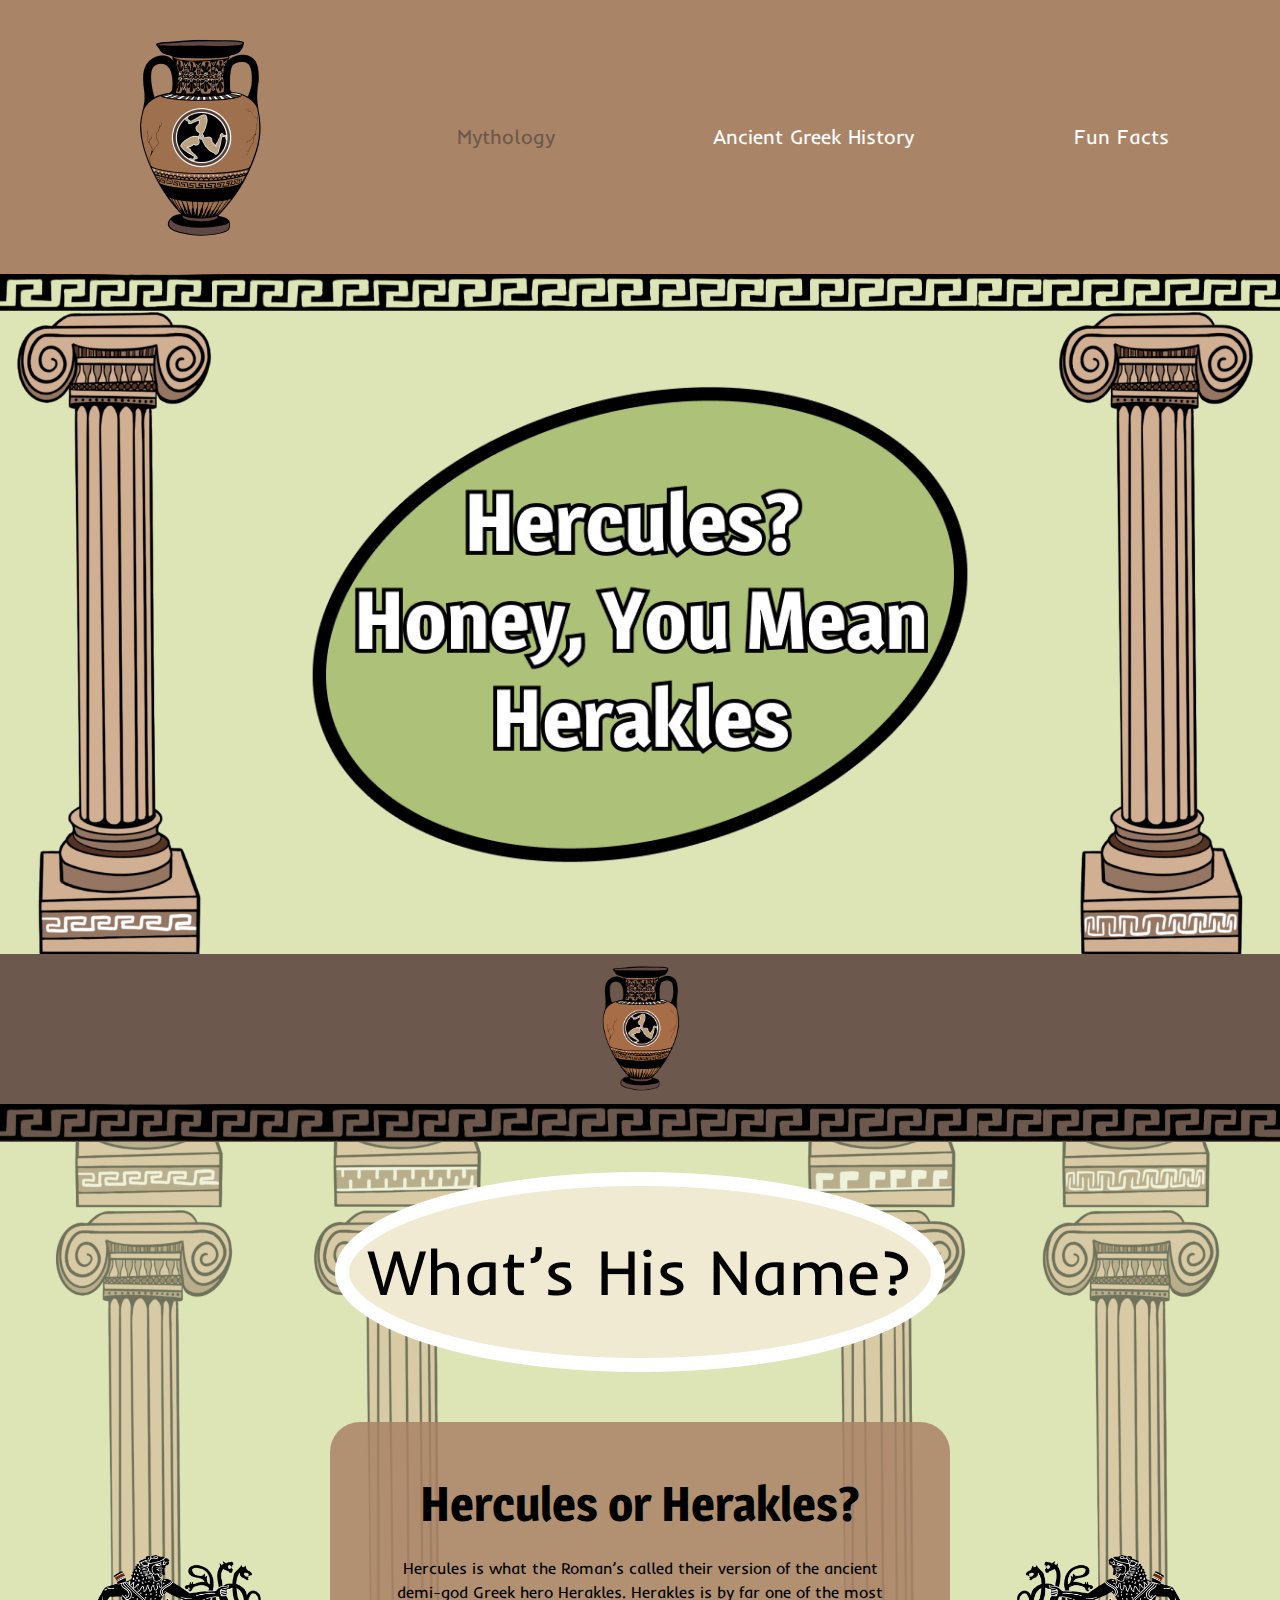
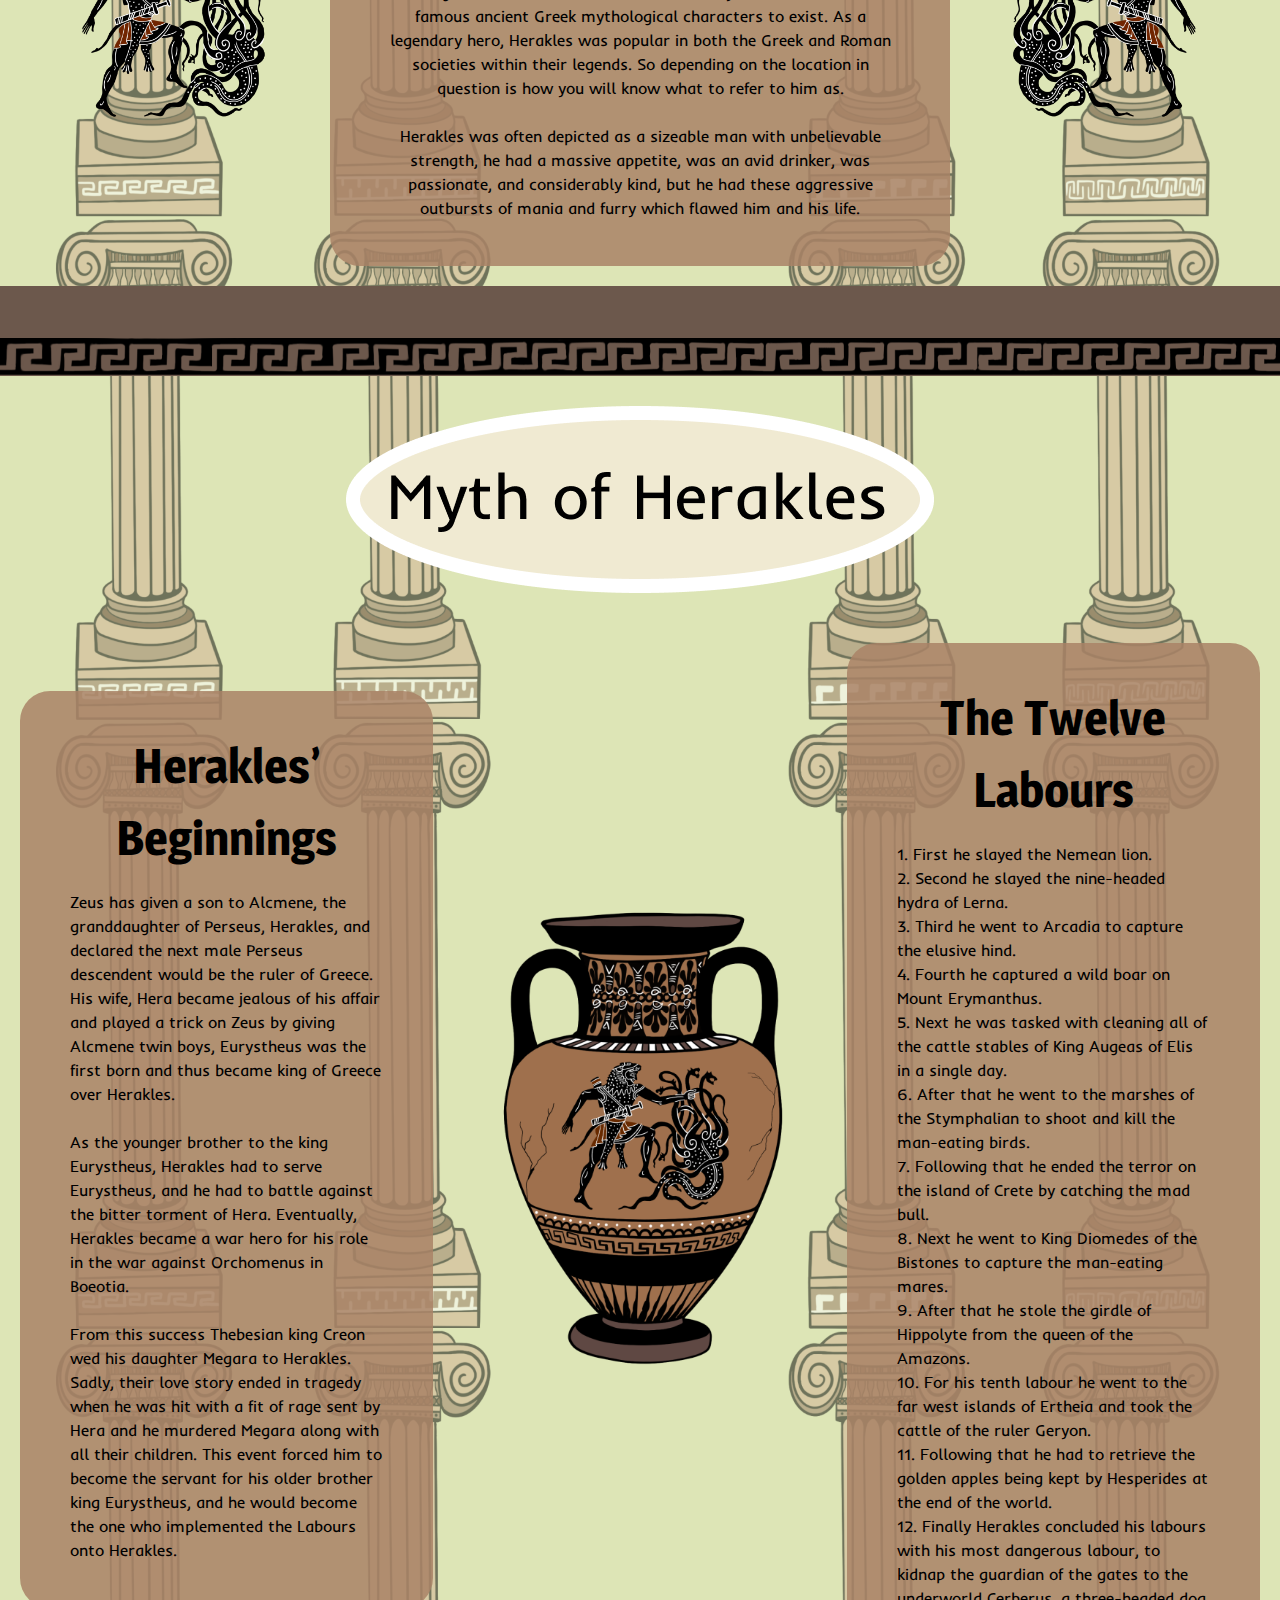
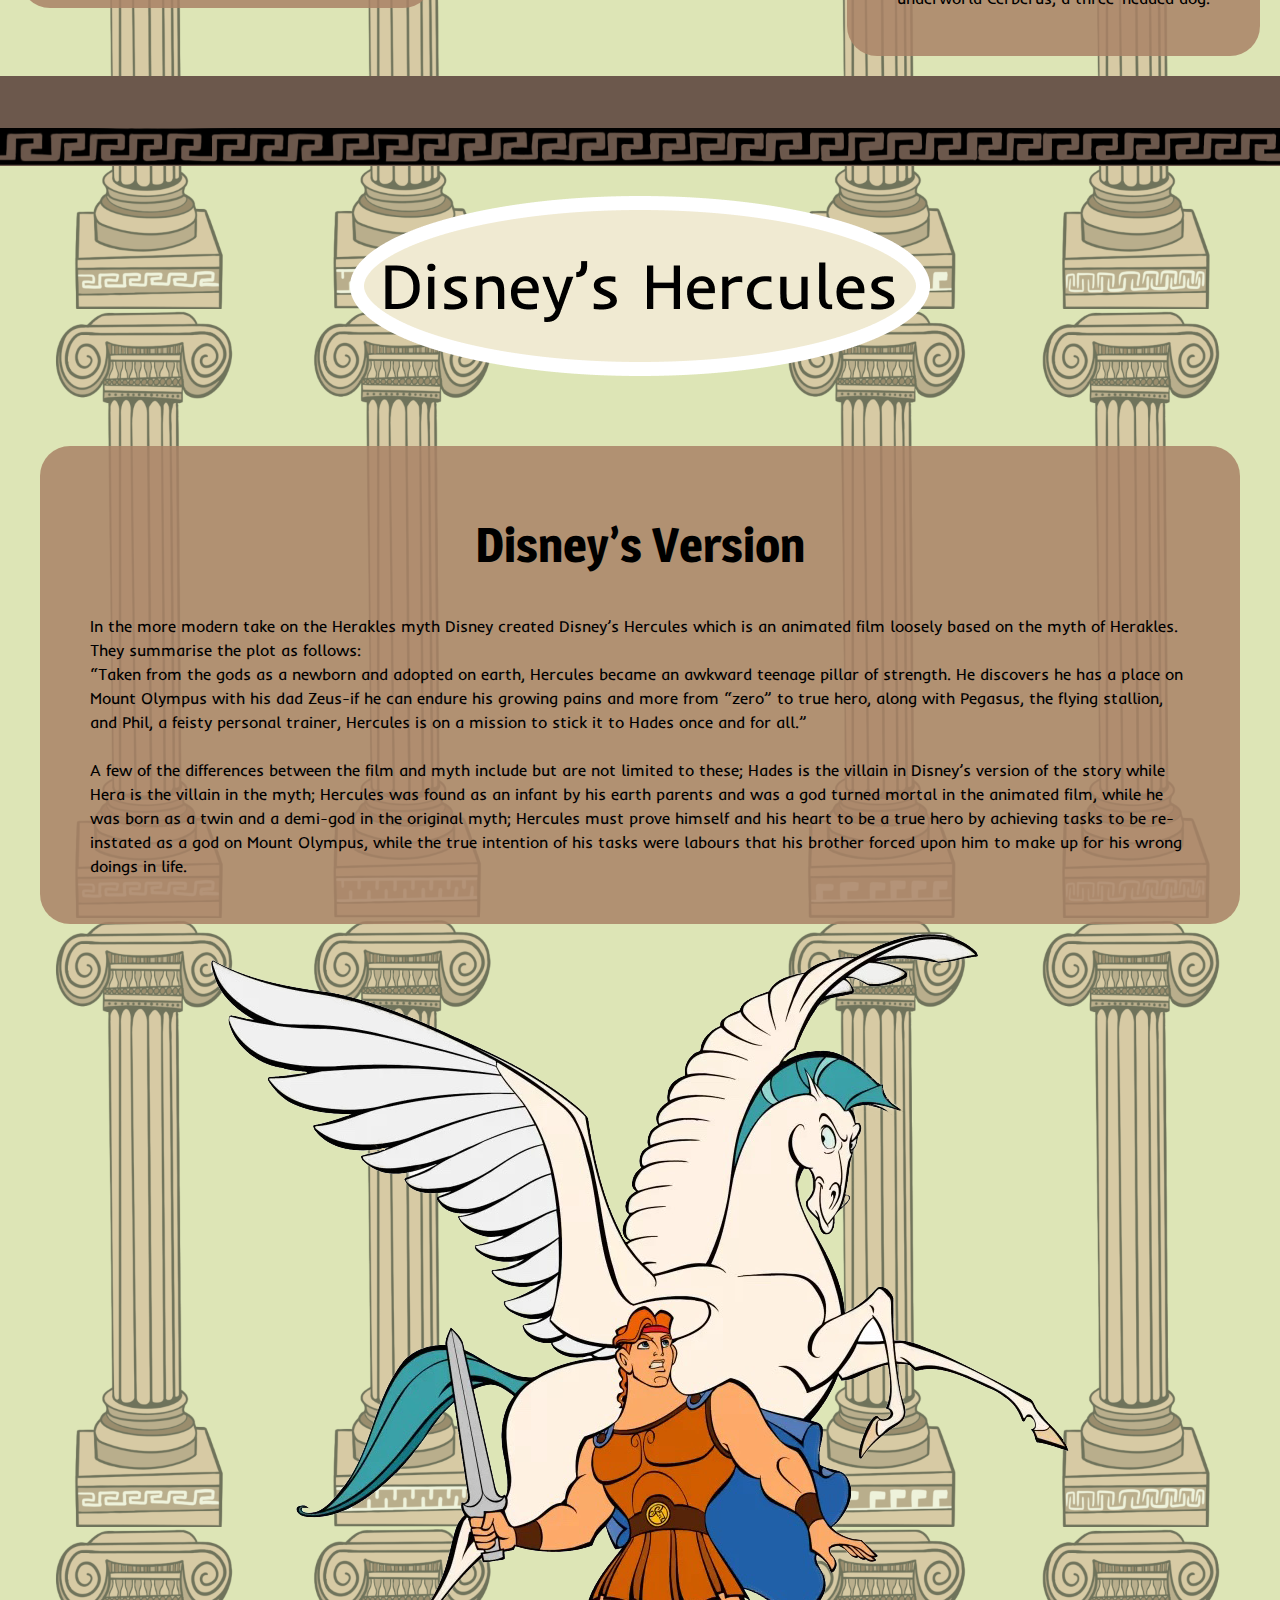
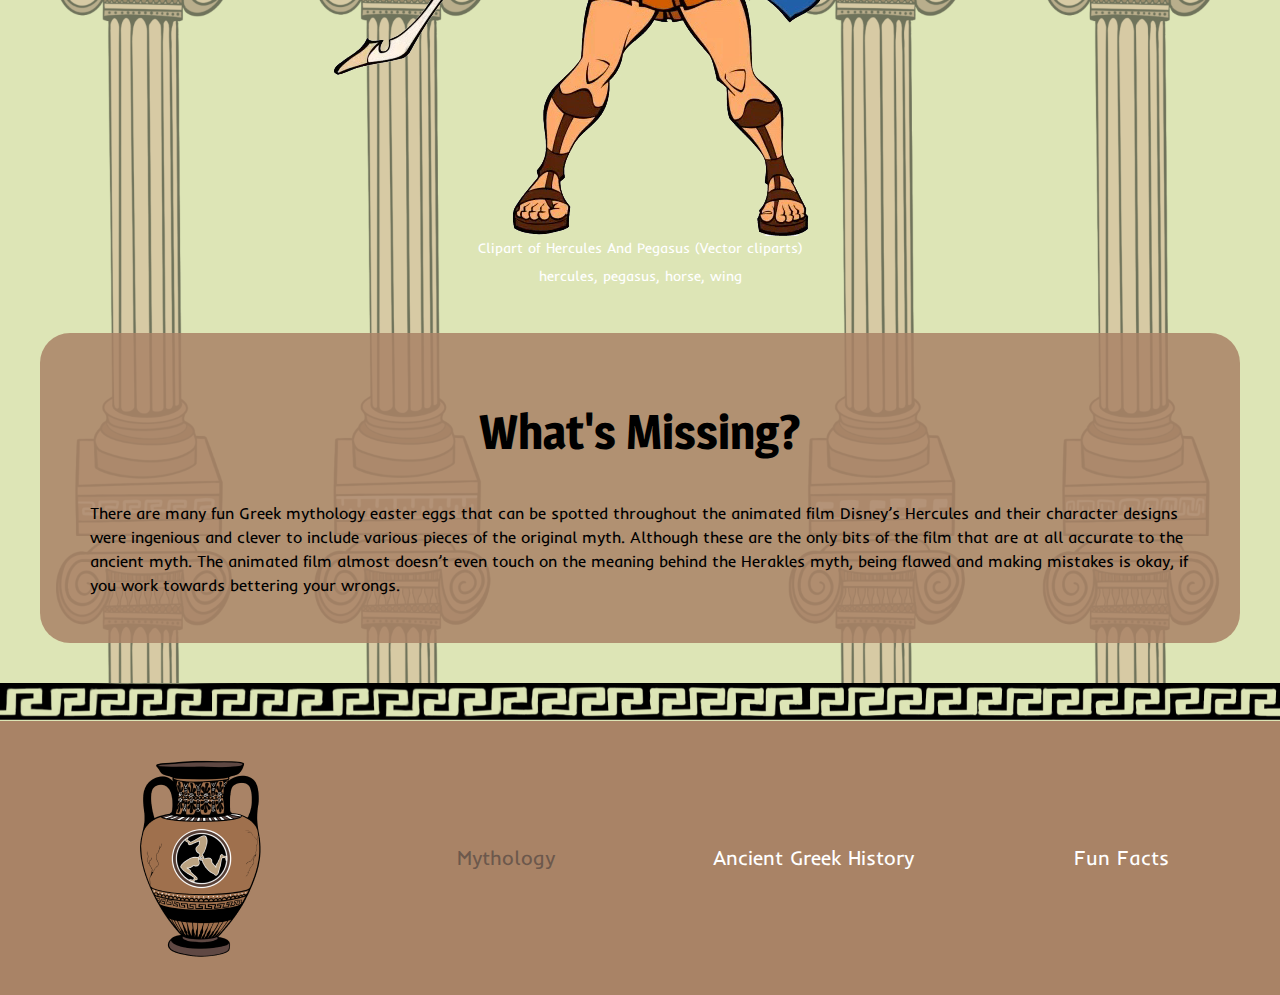
==== index.html @ 6aaf75e0 "first commit" ====
<!DOCTYPE html>
<html>

<head>
    <meta charset="utf-8">
    <meta name="viewport" content="width=device-width, initial-scale=1.0">
    <title>Mythology</title>
    <link rel="preconnect" href="https://fonts.googleapis.com">
    <link rel="preconnect" href="https://fonts.gstatic.com" crossorigin>
    <link href="https://fonts.googleapis.com/css2?family=Inder&family=Magra:wght@700&display=swap" rel="stylesheet">
    <link rel="stylesheet" href="css/style.css">
</head>

<body>
    <header>
        <div class="container wrapper header">
            <nav class="primary-nav">
                <ul>
                    <li><img src="Imgs/HomeLogo.png" alt="Herakles Myth Logo"></li>
                    <li><a href="index.html" class="active">Mythology</a></li>
                    <li><a href="breifgreekhistory.html">Ancient Greek History</a></li>
                    <li><a href="FunFacts.html">Fun Facts</a></li>
                </ul>
            </nav>
        </div>
    </header>
    <div class="divider1">
        <img src="Imgs/barpattern.png" alt="Divider Pattern">
    </div>
    <section>
        <div class="title-grid container wrapper2">
            <img src="Imgs/FigColumn1.png" alt="First Column">
            <img src="Imgs/HomePageTitle.png" alt="Title Image">
            <img src="Imgs/FigColumn4.png" alt="Fourth Column">
        </div>
    </section>
    <section>
        <div class="divider2">
            <div class="homelogo">
                <img src="Imgs/Vase_Animation_Round_3.png" alt="Home Page Logo"></a>
            </div>
            <img src="Imgs/barpattern.png" alt="Divider Pattern">
        </div>
    </section>
    <section class="background container wrapper">
        <div class="middleheader">
            <img src="Imgs/WhatsHisName.png" alt="WHN Title">
        </div>
        <div class="content-grid1">
            <img src="Imgs/Hercules.png" alt="Hercules Left">
            <div class="textbox">
                <h1>Hercules or Herakles?</h1>
                <p>Hercules is what the Roman’s called their version of the
                    ancient demi-god Greek hero Herakles. Herakles is by far
                    one of the most famous ancient Greek mythological characters
                    to exist. As a legendary hero, Herakles was popular in both
                    the Greek and Roman societies within their legends. So
                    depending on the location in question is how you will know
                    what to refer to him as. <br>
                    <br> Herakles was often depicted as a
                    sizeable man with unbelievable
                    strength, he had a massive appetite, was an avid drinker, was
                    passionate, and considerably kind, but he had these aggressive
                    outbursts of mania and furry which flawed him and his life.
                </p>
            </div>
            <img src="Imgs/Hercules_Reverse.png" alt="Hercules Right">
        </div>
    </section>
    <div class="divider2">
        <img src="Imgs/barpattern.png" alt="Divider Pattern">
    </div>
    <section class="background container wrapper">
        <div class="middleheader">
            <img src="Imgs/HeraklesMythTitle.png" alt="Myth of Herakles Title">
        </div>
        <div class="background-grid1">
            <div class="textbox">
                <h1>Herakles’ Beginnings</h1>
                <p>Zeus has given a son to Alcmene, the granddaughter of Perseus,
                    Herakles, and declared the next male Perseus descendent would be
                    the ruler of Greece. His wife, Hera became jealous of his affair
                    and played a trick on Zeus by giving Alcmene twin boys, Eurystheus
                    was the first born and thus became king of Greece over Herakles. <br>
                    <br>As the younger brother to the king Eurystheus, Herakles had
                    to serve Eurystheus, and he had to battle against the bitter torment
                    of Hera. Eventually, Herakles became a war hero for his role in the
                    war against Orchomenus in Boeotia.<br>
                    <br>From this success Thebesian king Creon wed his daughter Megara
                    to Herakles. Sadly, their love story ended in tragedy when he was
                    hit with a fit of rage sent by Hera and he murdered Megara along
                    with all their children. This event forced him to become the servant
                    for his older brother king Eurystheus, and he would become the one
                    who implemented the Labours onto Herakles.
                </p>
            </div>
            <div class="middleheader">
            <img src="Imgs/HerakVase.png" alt="Hercules Vase">
            </div>
            <div class="textbox">
                <h1>The Twelve Labours</h1>
                <p>1. First he slayed the Nemean lion.<br>
                    2. Second he slayed the nine-headed hydra of Lerna.<br>
                    3. Third he went to Arcadia to capture the elusive hind.<br>
                    4. Fourth he captured a wild boar on Mount Erymanthus. <br>
                    5. Next he was tasked with cleaning all of the cattle stables of King Augeas of Elis in a single
                    day.<br>
                    6. After that he went to the marshes of the Stymphalian to shoot and kill the man-eating birds.<br>
                    7. Following that he ended the terror on the island of Crete by catching the mad bull.<br>
                    8. Next he went to King Diomedes of the Bistones to capture the man-eating mares.<br>
                    9. After that he stole the girdle of Hippolyte from the queen of the Amazons.<br>
                    10. For his tenth labour he went to the far west islands of Ertheia and took the cattle of the ruler
                    Geryon.<br>
                    11. Following that he had to retrieve the golden apples being kept by Hesperides at the end of the
                    world.<br>
                    12. Finally Herakles concluded his labours with his most dangerous labour, to kidnap the guardian of
                    the gates to the underworld Cerberus, a three-headed dog.</p>
            </div>
        </div>
        </div>
    </section>
    <div class="divider2">
        <img src="Imgs/barpattern.png" alt="Divider Pattern">
    </div>
    <section class="background container wrapper">
        <div class="middleheader">
            <img src="Imgs/DisneysHerculesTitle.png" alt="Disney Hercules Title">
        </div>
        <div class="container wrapper">
            <div class="textbox">
                <h1>Disney’s Version</h1>
                <p>In the more modern take on the Herakles myth Disney
                    created Disney’s Hercules which is an animated film
                    loosely based on the myth of Herakles. They summarise
                    the plot as follows: <br>
                    “Taken from the gods as a newborn and adopted on earth,
                    Hercules became an awkward teenage pillar of strength.
                    He discovers he has a place on Mount Olympus with his
                    dad Zeus-if he can endure his growing pains and more
                    from “zero” to true hero, along with Pegasus, the flying
                    stallion, and Phil, a feisty personal trainer, Hercules
                    is on a mission to stick it to Hades once and for all.” <br>
                    <br> A few of the differences between the film and myth
                    include but are not limited to these; Hades is the villain
                    in Disney’s version of the story while Hera is the villain
                    in the myth; Hercules was found as an infant by his earth
                    parents and was a god turned mortal in the animated film,
                    while he was born as a twin and a demi-god in the original
                    myth; Hercules must prove himself and his heart to be a true
                    hero by achieving tasks to be re-instated as a god on Mount
                    Olympus, while the true intention of his tasks were labours
                    that his brother forced upon him to make up for his wrong
                    doings in life.
                </p>
            </div>
            <div class="middleheader">
                <img src="Imgs/disneyhercules.png" alt="Disney Hercules">
                <figcaption class="figcaptiontext">Clipart of Hercules And Pegasus (Vector cliparts)<br> 
                    <br>hercules, pegasus, horse, wing</figcaption>
            </div>
            <div class="textbox">
                <h1>What's Missing?</h1>
                <p>There are many fun Greek mythology easter eggs that
                    can be spotted throughout the animated film Disney’s
                    Hercules and their character designs were ingenious and
                    clever to include various pieces of the original myth.
                    Although these are the only bits of the film that are at
                    all accurate to the ancient myth. The animated film almost
                    doesn’t even touch on the meaning behind the Herakles myth,
                    being flawed and making mistakes is okay, if you work towards
                    bettering your wrongs.</p>
            </div>
        </div>
        </div>
    </section>
    <div class="divider1">
        <img src="Imgs/barpattern.png" alt="Divider Pattern">
    </div>
    <footer>
        <div class="container wrapper header">
            <nav class="primary-nav">
                <ul>
                    <li><img src="Imgs/HomeLogo.png" alt="Herakles Myth Logo"></a></li>
                    <li><a href="index.html" class="active">Mythology</a></li>
                    <li><a href="breifgreekhistory.html">Ancient Greek History</a></li>
                    <li><a href="FunFacts.html">Fun Facts</a></li>
                </ul>
            </nav>
        </div>
    </footer>

</body>

</html>
---- css/style.css ----
* {
    box-sizing: border-box;
}

html,
body {
    background-color: #DDE5B6;
    scroll-behavior: smooth;
    min-height: 100vh;
    margin: 0;
    font-family: 'Inder', sans-serif;
    color: black;
    font-size: 16px;
    font-weight: 400;
    line-height: 1.5em;
}

img {
    max-width: 100%;
}

.container {
    max-width: 1440px;
    margin: auto;
}

.wrapper {
    padding: 20px 20px;
}

.wrapper2 {
    padding: 0;
}

header {
    background-color: #A98467;
}

.header {
    justify-content: center;
    align-items: center;
    text-align: center;
}

.primary-nav ul {
    list-style-type: none;
    margin: 0;
    display: grid;
    grid-template-columns: 1fr 1fr 1fr 1fr;
    justify-content: center;
    align-items: center;
    column-gap: 30px;
}

.primary-nav a {
    color: white;
    font-size: 20px;
    text-decoration: none;
}

.primary-nav a:hover {
    color: #ADC178;
}

.primary-nav .active {
    color: #6C584C;
}

.primary-nav img {
    width: auto;
    height: auto;
}

.fun-facts {
    display: block;
    text-align: center;
}

.title-grid {
    display: grid;
    grid-template-columns: 1fr 3fr 1fr;
    justify-content: center;
}

.divider1 {
    display: flex;
    flex-wrap: wrap;
    align-items: center;
}

.divider1 img {
    width: 100%;
    height: auto;
}

.divider2 {
    background-color: #6C584C;
    display: flex;
    flex-wrap: wrap;
    align-items: end;
    min-height: 10vh;
}

.divider2 img {
    width: 100%;
    height: auto;
}

.homelogo {
    display: block;
    margin-left: auto;
    margin-right: auto;
    align-items: center end;
    width: 15%;
}

.background {
    background-image: url("/Imgs/pagesbackground.png");
    background-size: contain;
    background-position: center;
}

.background-grid1 {
    display: grid;
    grid-template-columns: 1fr 1fr 1fr;
    justify-content: center;
    align-items: center;
}

.content-grid1 {
    display: grid;
    grid-template-columns: 1fr 2fr 1fr;
    text-align: center;
    align-items: center;
}

.middleheader {
    display: grid;
    grid-template-columns: 1fr;
    justify-items: center;
    margin-top: 10px;
    margin-bottom: 50px;
}

.middleheader1 {
    display: grid;
    grid-template-columns: 1fr;
    justify-items: center;
    margin-top: 20px;
    margin-bottom: 10px;
}

.middleheader1 img {
    width: 250px
}

footer {
    background-color: #a98366;
}

.textbox {
    background-color: rgba(169, 131, 102, 85%);
    padding: 30px 50px;
    border-radius: 30px;
}

.textbox ul {
    list-style-type: none;
    margin: 0;
    display: grid;
    grid-template-columns: 1fr 3fr;
    justify-content: center;
    align-items: center;
    column-gap: 100px;
}

.textboxRev {
    background-color: rgba(169, 131, 102, 85%);
    padding: 10px 25px;
    display: inline-block;
    border-radius: 50px;
}

.textboxRev ul {
    list-style-type: none;
    margin: 0;
    display: grid;
    grid-template-columns: 3fr 1fr;
    justify-content: center;
    align-items: center;
    column-gap: 100px;
}

.mythimg {
    display: grid;
    grid-template-columns: 2fr 3fr;
    align-items: center;
}

.writersfacts-grid {
    display: grid;
    grid-template-columns: 2fr 4fr;
    align-items: center;
}

.resources-grid {
    display: grid;
    grid-template-columns: 3fr 2fr;
    align-items: center;
}

.video-grid {
    display: flex;
    flex-wrap: wrap;
    align-items: center;
    justify-content: center;
}

.hyperlinkstyle a {
    color: white;
    text-align: center;
}

.hyperlinkstyle a:hover {
    color: #ADC178;
    text-decoration: none;
}

.figcaptiontext {
    color: white;
    text-align: center;
    font-size: 14px;
    line-height: 1em;
    margin-top: 5px;
}

/* TYPOGRAPHY */

h1 {
    font-family: 'Magra', sans-serif;
    font-size: 48px;
    font-weight: 700;
    text-align: center;
    line-height: 1.5em;
    margin-bottom: 3%;
    margin-top: 3%;
}

h2 {
    font-size: 40px;
    text-align: center;
    line-height: 1em;
}

@media screen and (max-width: 950px) {
    .background-grid1 {
        grid-template-columns: 1fr;
    }
}

@media screen and (max-width: 375px) {
    .primary-nav ul {
        display: grid;
        grid-template-columns: 1fr;
    }

    .primary-nav ul img {
        display: none;
    }

    .content-grid1 img {
        display: none;
    }

    .content-grid1 {
        display: grid;
        grid-template-columns: 1fr;
    }

    .background-grid1 {
        grid-template-columns: 1fr;
    }
    
    .textbox ul {
        grid-template-columns: 1fr;
        padding: 5px 10px;
    }

    .textbox ul img{
        display: none;
        column-gap: 0;
    }

    .textboxRev ul {
        grid-template-columns: 1fr;
        padding: 5px 10px;
    }

    .textboxRev img {
        display: none;
        column-gap: 0;
    }

    .mythimg {
        grid-template-columns: 1fr;
    }

    .mythimg img {
        display: none;
    }

    .writersfacts-grid {
        grid-template-columns: 1fr;
    }

    .writersfacts-grid img {
        display: none;
    }

    .resources-grid {
        grid-template-columns: 1fr;
    }

    .resources-grid img {
        display: none;
    }

    .figcaptiontext {
        font-size: 8px;
    }
}
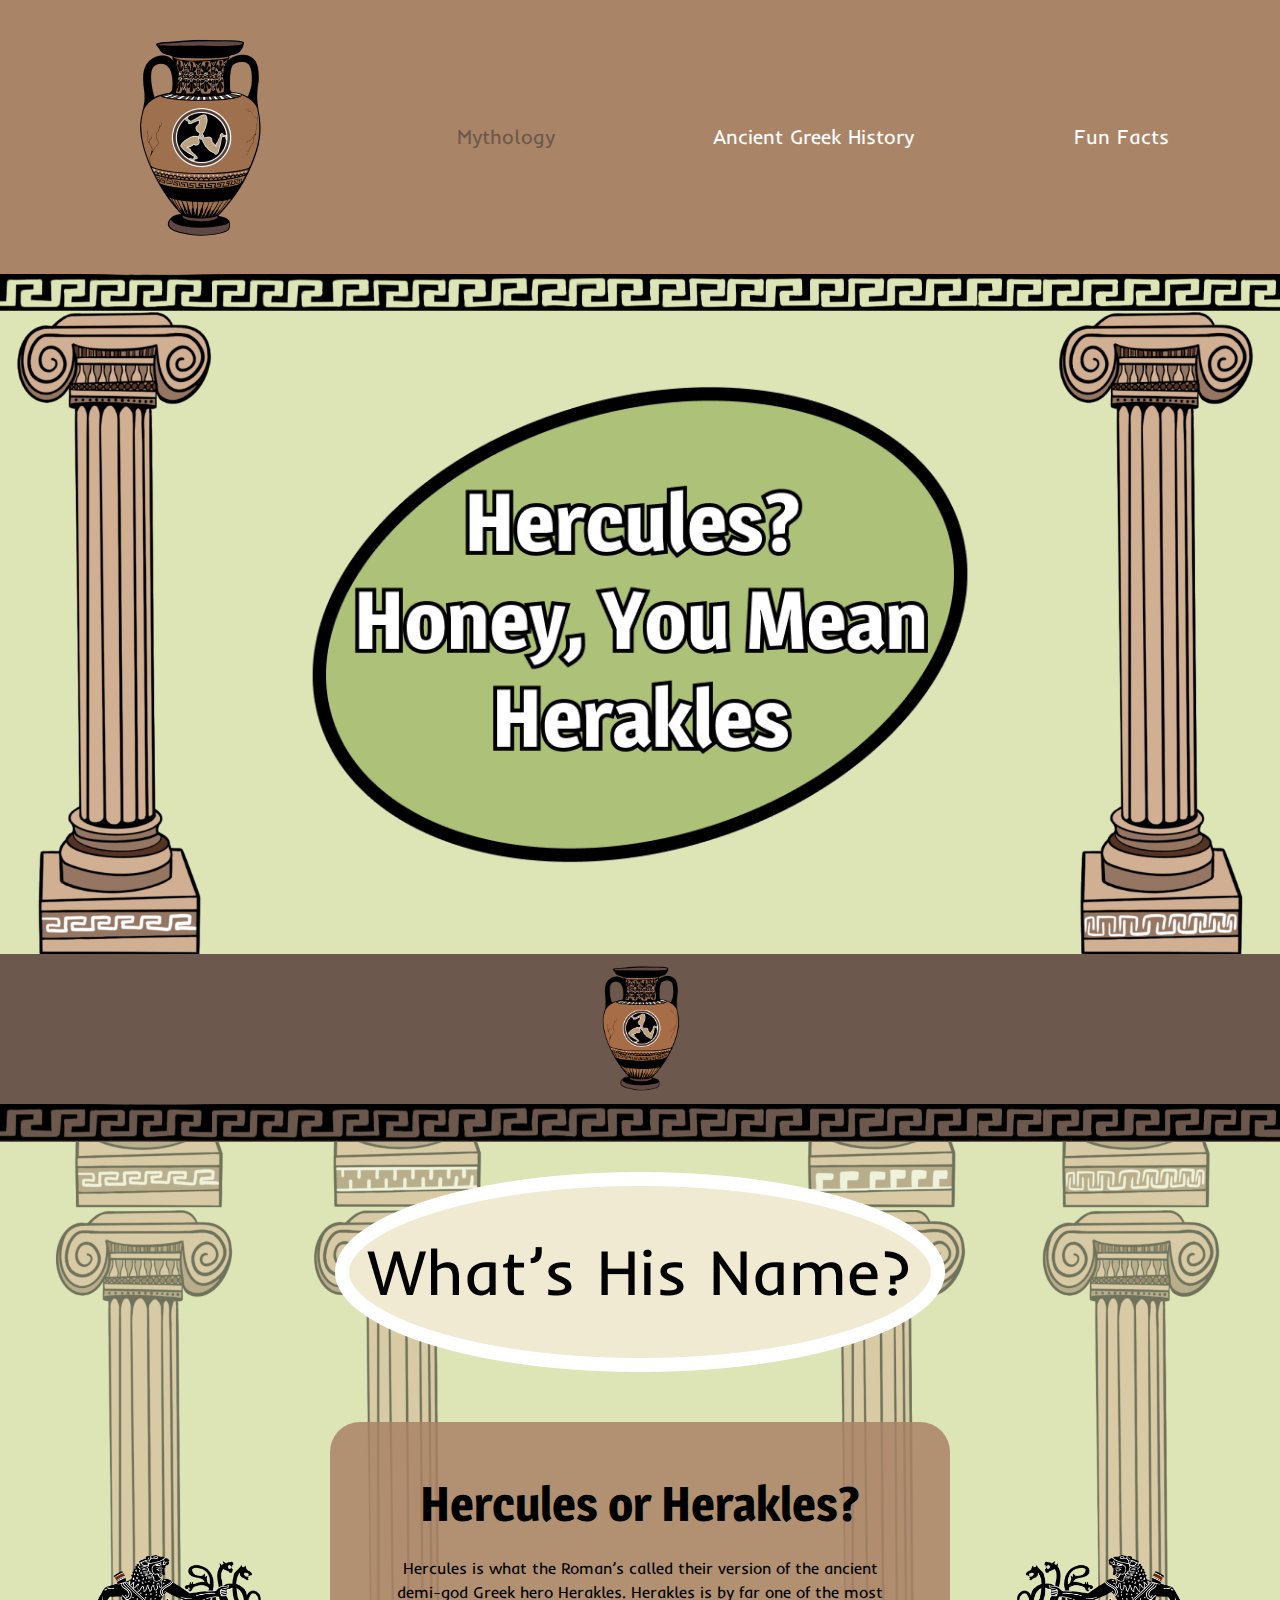
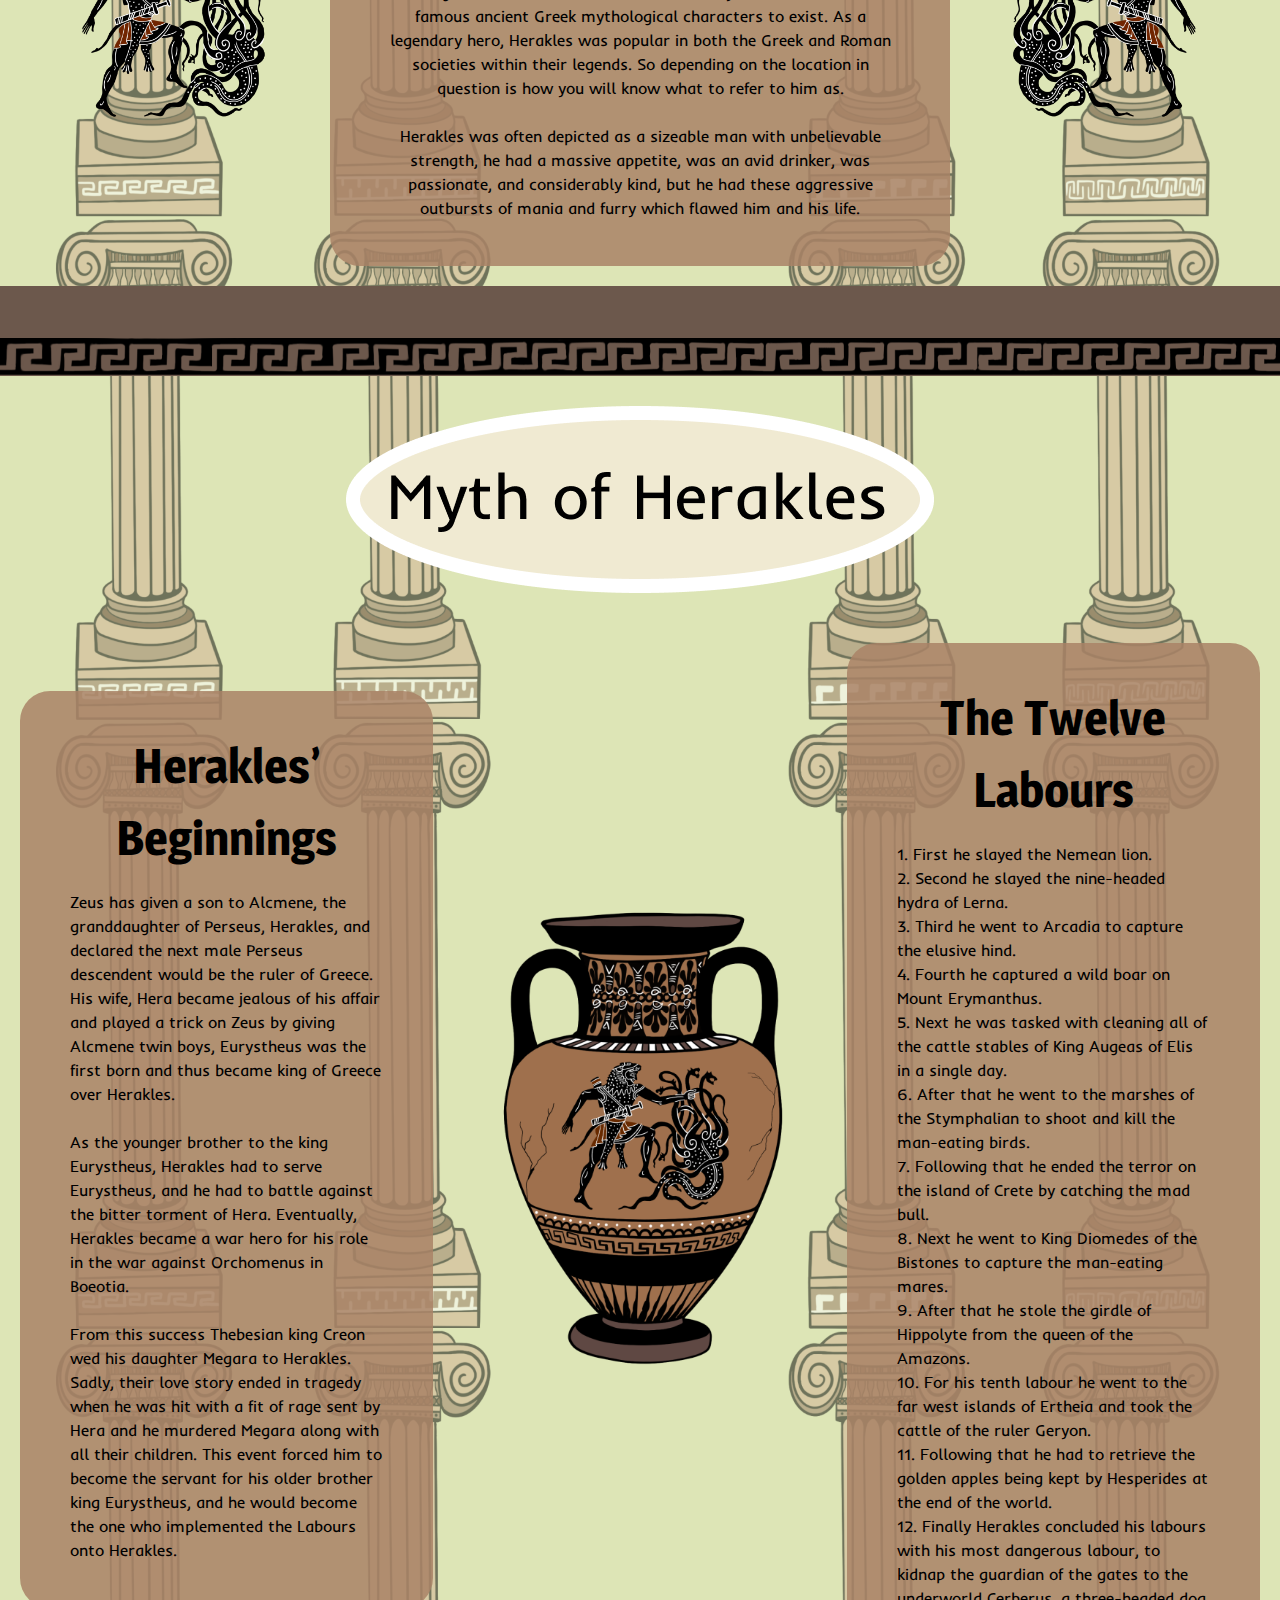
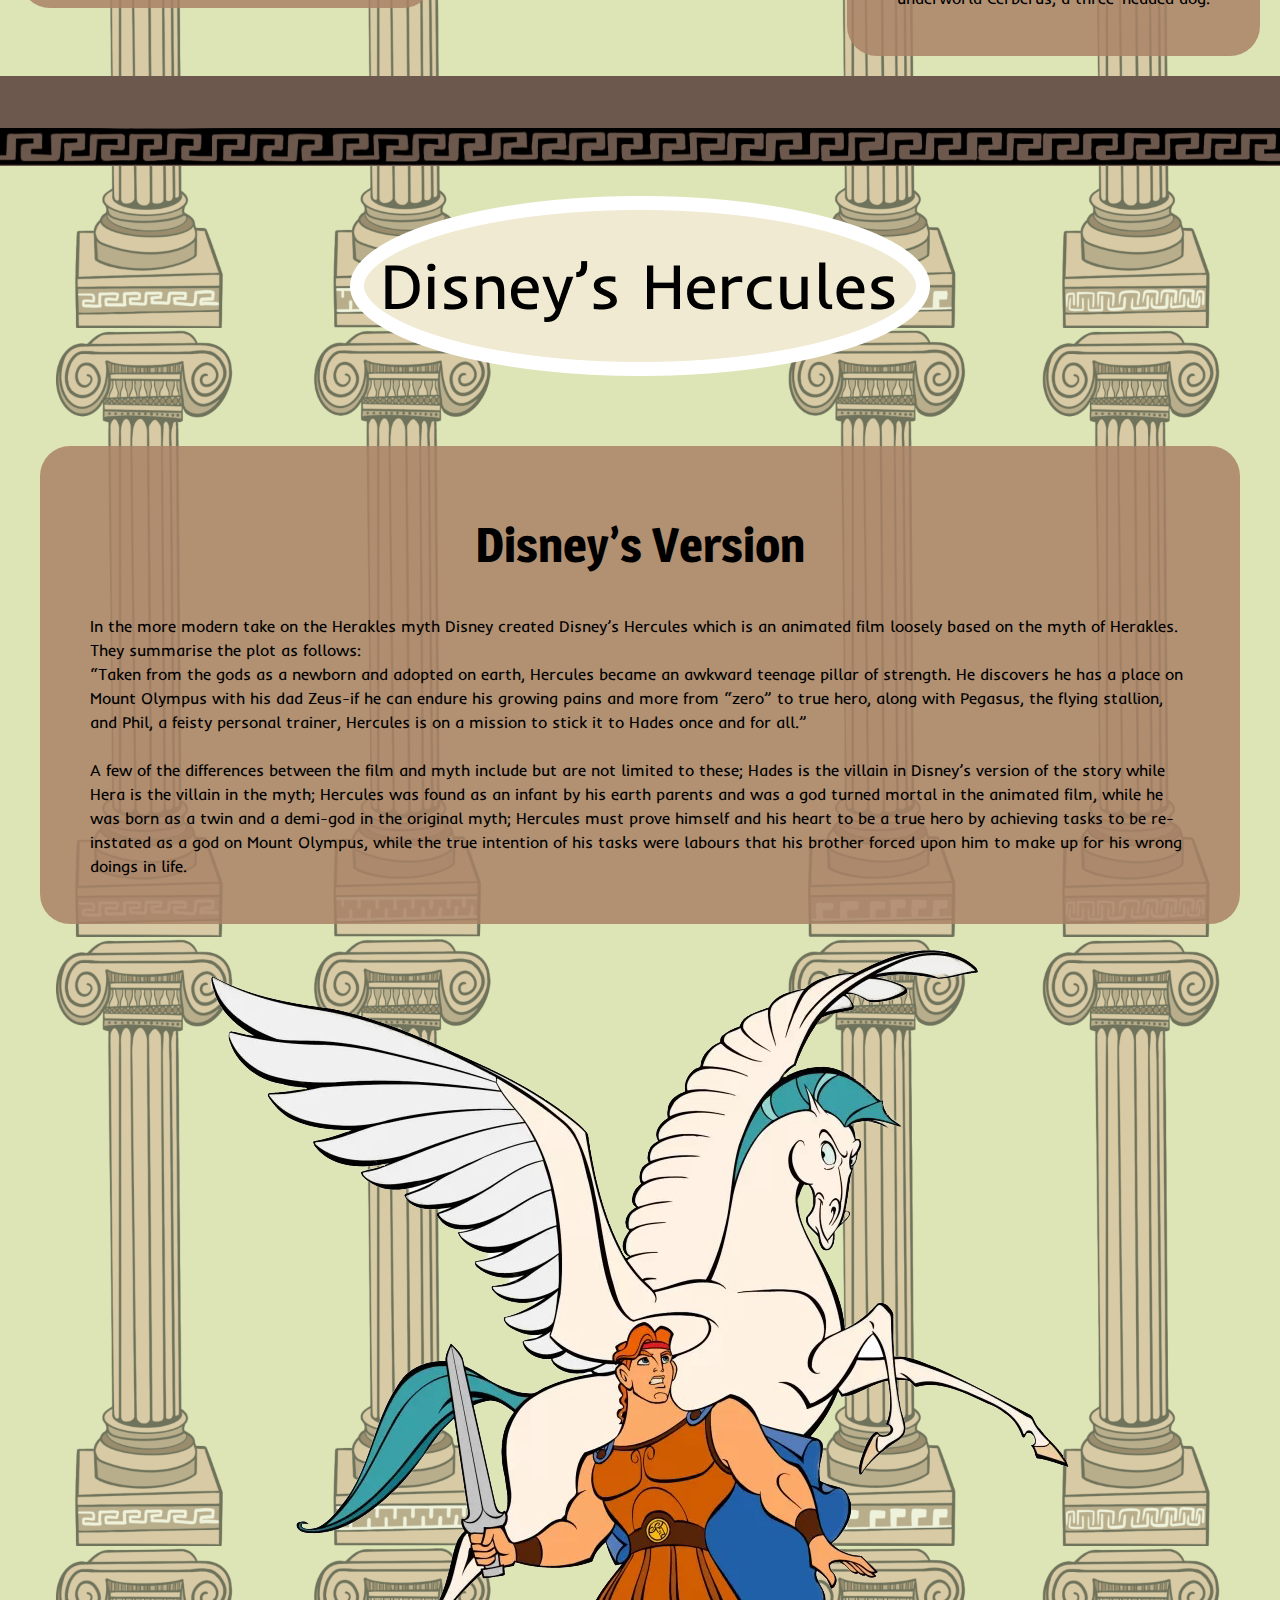
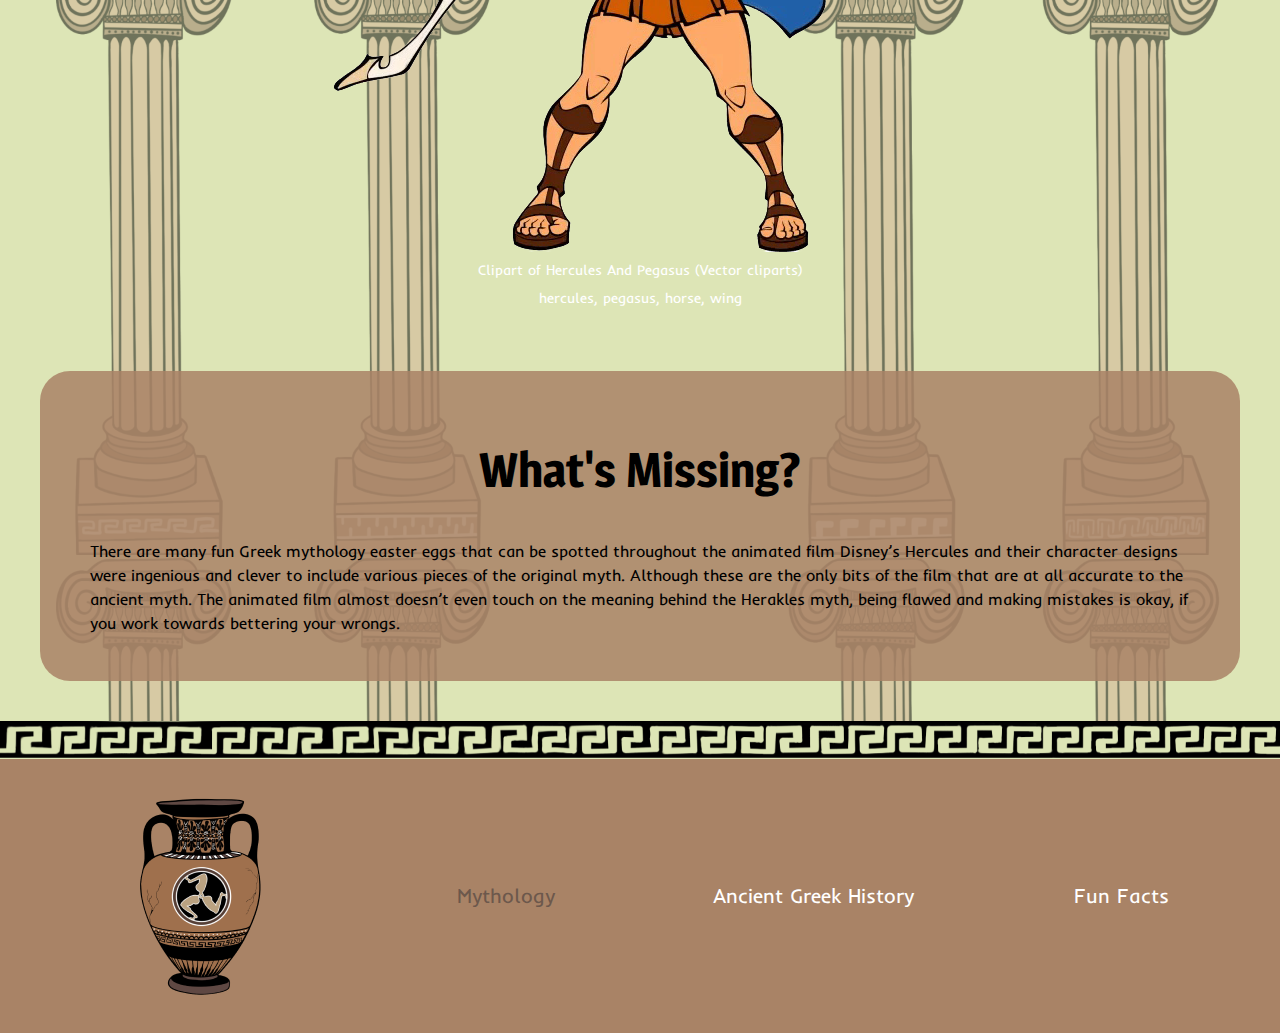
==== commit 54b1bf14: "commit" ====
--- a/index.html
+++ b/index.html
@@ -1,5 +1,5 @@
 <!DOCTYPE html>
-<html>
+<html lang="en">
 
 <head>
     <meta charset="utf-8">
@@ -19,7 +19,7 @@
                     <li><img src="Imgs/HomeLogo.png" alt="Herakles Myth Logo"></li>
                     <li><a href="index.html" class="active">Mythology</a></li>
                     <li><a href="breifgreekhistory.html">Ancient Greek History</a></li>
-                    <li><a href="FunFacts.html">Fun Facts</a></li>
+                    <li><a href="funfacts.html">Fun Facts</a></li>
                 </ul>
             </nav>
         </div>
@@ -27,21 +27,17 @@
     <div class="divider1">
         <img src="Imgs/barpattern.png" alt="Divider Pattern">
     </div>
-    <section>
-        <div class="title-grid container wrapper2">
-            <img src="Imgs/FigColumn1.png" alt="First Column">
-            <img src="Imgs/HomePageTitle.png" alt="Title Image">
-            <img src="Imgs/FigColumn4.png" alt="Fourth Column">
+    <div class="title-grid container wrapper2">
+        <img src="Imgs/FigColumn1.png" alt="First Column">
+        <img src="Imgs/HomePageTitle.png" alt="Title Image">
+        <img src="Imgs/FigColumn4.png" alt="Fourth Column">
+    </div>
+    <div class="divider2">
+        <div class="homelogo">
+            <img src="Imgs/Vase_Animation_Round_3.png" alt="Home Page Logo">
         </div>
-    </section>
-    <section>
-        <div class="divider2">
-            <div class="homelogo">
-                <img src="Imgs/Vase_Animation_Round_3.png" alt="Home Page Logo"></a>
-            </div>
-            <img src="Imgs/barpattern.png" alt="Divider Pattern">
-        </div>
-    </section>
+        <img src="Imgs/barpattern.png" alt="Divider Pattern">
+    </div>
     <section class="background container wrapper">
         <div class="middleheader">
             <img src="Imgs/WhatsHisName.png" alt="WHN Title">
@@ -117,7 +113,6 @@
                     the gates to the underworld Cerberus, a three-headed dog.</p>
             </div>
         </div>
-        </div>
     </section>
     <div class="divider2">
         <img src="Imgs/barpattern.png" alt="Divider Pattern">
@@ -154,9 +149,11 @@
                 </p>
             </div>
             <div class="middleheader">
-                <img src="Imgs/disneyhercules.png" alt="Disney Hercules">
-                <figcaption class="figcaptiontext">Clipart of Hercules And Pegasus (Vector cliparts)<br> 
-                    <br>hercules, pegasus, horse, wing</figcaption>
+                <figure>
+                    <img src="Imgs/disneyhercules.png" alt="Disney Hercules">
+                    <figcaption class="figcaptiontext">Clipart of Hercules And Pegasus (Vector cliparts)<br> 
+                        <br>hercules, pegasus, horse, wing</figcaption>
+                </figure>
             </div>
             <div class="textbox">
                 <h1>What's Missing?</h1>
@@ -171,7 +168,6 @@
                     bettering your wrongs.</p>
             </div>
         </div>
-        </div>
     </section>
     <div class="divider1">
         <img src="Imgs/barpattern.png" alt="Divider Pattern">
@@ -180,10 +176,10 @@
         <div class="container wrapper header">
             <nav class="primary-nav">
                 <ul>
-                    <li><img src="Imgs/HomeLogo.png" alt="Herakles Myth Logo"></a></li>
+                    <li><img src="Imgs/HomeLogo.png" alt="Herakles Myth Logo"></li>
                     <li><a href="index.html" class="active">Mythology</a></li>
                     <li><a href="breifgreekhistory.html">Ancient Greek History</a></li>
-                    <li><a href="FunFacts.html">Fun Facts</a></li>
+                    <li><a href="funfacts.html">Fun Facts</a></li>
                 </ul>
             </nav>
         </div>
@@ -191,4 +187,4 @@
 
 </body>
 
-</html>+</html>
--- a/css/style.css
+++ b/css/style.css
@@ -110,12 +110,12 @@
     display: block;
     margin-left: auto;
     margin-right: auto;
-    align-items: center end;
+    align-items: center;
     width: 15%;
 }
 
 .background {
-    background-image: url("/Imgs/pagesbackground.png");
+    background-image: url("../Imgs/pagesbackground.png");
     background-size: contain;
     background-position: center;
 }
@@ -209,6 +209,10 @@
     align-items: center;
 }
 
+iframe {
+    border-width: 0px;
+}
+
 .video-grid {
     display: flex;
     flex-wrap: wrap;
